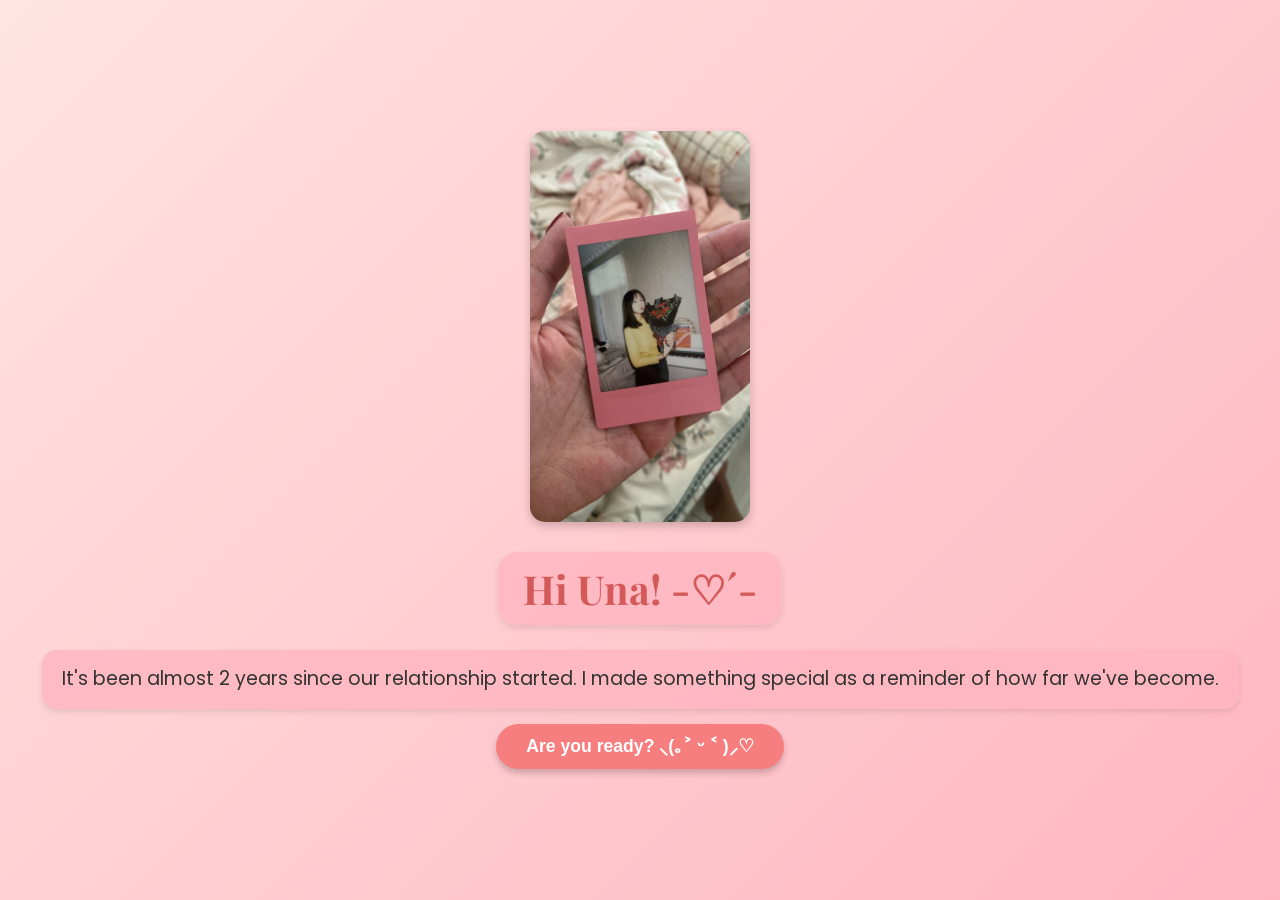
==== index.html @ c525e333 "Add files via upload" ====
<!DOCTYPE html>
<html lang="en">
<head>
    <meta charset="UTF-8">
    <meta name="viewport" content="width=device-width, initial-scale=1.0">
    <title>Our 1.5 Years Journey</title>
    <link href="https://fonts.googleapis.com/css2?family=Playfair+Display:wght@400;600&family=Poppins:wght@300;500&display=swap" rel="stylesheet">
    <style>
        /* General Styles */
        body, html {
            margin: 0;
            padding: 0;
            font-family: 'Poppins', sans-serif;
            background: linear-gradient(135deg, #ffe4e1, #ffb6c1);
            color: #333;
        }

        * {
            box-sizing: border-box;
        }

        /* Carousel Styles */
        .carousel {
            width: 40%; /* Restore the width for landing */
            max-width: 220px; /* Restore max width for landing */
            aspect-ratio: 9 / 16;
            margin: 0 auto 20px;
            border-radius: 15px; /* Rounded corners */
            overflow: hidden;
            box-shadow: 0 4px 10px rgba(0, 0, 0, 0.2); /* Subtle shadow */
            position: relative;
        }

        .carousel img {
            width: 100%;
            height: 100%;
            object-fit: cover;
            position: absolute;
            top: 0;
            left: 0;
            opacity: 0;
            transition: opacity 1.5s ease-in-out;
        }

        .carousel img.active {
            opacity: 1;
        }

        /* Landing Section Styles */
        .landing {
            display: flex;
            flex-direction: column;
            justify-content: center;
            align-items: center;
            height: 100vh;
            text-align: center;
        }

        .landing h1 {
            font-family: 'Playfair Display', serif;
            font-size: 2.5em;
            margin: 10px 0;
            color: #d45a5a;
            background: rgba(255, 182, 193, 0.8);
            padding: 10px 25px;
            border-radius: 20px;
            box-shadow: 0 3px 6px rgba(0, 0, 0, 0.1);
        }

        .landing p {
            font-size: 1.2em;
            margin: 15px;
            background: rgba(255, 182, 193, 0.8);
            padding: 15px 20px;
            border-radius: 15px;
            box-shadow: 0 3px 6px rgba(0, 0, 0, 0.1);
            line-height: 1.5;
        }

        .landing button {
            padding: 12px 30px;
            font-size: 1.1em;
            color: white;
            background-color: #f77e7e;
            border: none;
            border-radius: 25px;
            cursor: pointer;
            box-shadow: 0 4px 6px rgba(0, 0, 0, 0.2);
            transition: all 0.3s;
        }

        .landing button:hover {
            background-color: #e15d5d;
            transform: scale(1.05);
        }

        /* Main Content Styles */
        .main-content {
            display: none;
            padding: 20px;
            text-align: center;
        }

        .special-moment {
            display: none; /* Hidden by default */
            margin: 30px auto;
            max-width: 800px;
            background: #fff;
            padding: 20px;
            border-radius: 20px;
            box-shadow: 0 4px 10px rgba(0, 0, 0, 0.1);
            text-align: center;
            animation: fadeIn 0.8s ease-in-out;
        }

        .special-moment h3 {
            font-family: 'Playfair Display', serif;
            font-size: 1.8em;
            margin-bottom: 10px;
            color: #d45a5a;
        }

        .special-moment p {
            font-size: 1.1em;
            line-height: 1.6;
            color: #555;
        }

        .reveal-button {
            padding: 10px 25px;
            font-size: 1em;
            color: white;
            background-color: #f77e7e;
            border: none;
            border-radius: 25px;
            cursor: pointer;
            box-shadow: 0 4px 6px rgba(0, 0, 0, 0.2);
            margin: 10px auto;
            display: inline-block;
            transition: all 0.3s ease-in-out;
        }

        .reveal-button:hover {
            background-color: #e15d5d;
            transform: scale(1.05);
        }

        /* Modal Styles */
        .modal {
            display: none; /* Hidden by default */
            position: fixed;
            top: 0;
            left: 0;
            width: 100%;
            height: 100%;
            background: rgba(0, 0, 0, 0.5);
            z-index: 1000;
            justify-content: center;
            align-items: center;
        }

        .modal-content {
            background: white;
            padding: 20px;
            border-radius: 15px;
            max-width: 90%;
            text-align: center;
            box-shadow: 0 4px 10px rgba(0, 0, 0, 0.3);
        }

        .modal-content p {
            font-size: 1.2em;
            color: #555;
            margin-bottom: 20px;
            line-height: 1.5;
        }

        .close-modal {
            padding: 10px 25px;
            font-size: 1em;
            color: white;
            background-color: #f77e7e;
            border: none;
            border-radius: 25px;
            cursor: pointer;
            box-shadow: 0 4px 6px rgba(0, 0, 0, 0.2);
            transition: all 0.3s ease-in-out;
        }

        .close-modal:hover {
            background-color: #e15d5d;
            transform: scale(1.05);
        }

        @keyframes fadeIn {
            from {
                opacity: 0;
                transform: translateY(20px);
            }
            to {
                opacity: 1;
                transform: translateY(0);
            }
        }
    </style>
</head>
<body>
    <!-- Landing Section -->
    <div class="landing" id="landing">
        <!-- Image Carousel for Landing -->
        <div class="carousel" id="landingCarousel">
            <img src="una1.JPG" alt="Image 1" class="active">
            <img src="una2.JPG" alt="Image 2">
            <img src="una3.JPG" alt="Image 2">
            <img src="una4.JPG" alt="Image 2">
            <img src="una5.JPG" alt="Image 2">
            <img src="una6.JPG" alt="Image 2">
            <img src="una7.JPG" alt="Image 2">
            <img src="una8.JPG" alt="Image 2">
            <img src="una9.JPG" alt="Image 2">
            <img src="una10.JPG" alt="Image 2">
        </div>
        <h1>Hi Una! -♡´-</h1>
        <p>It's been almost 2 years since our relationship started. I made something special as a reminder of how far we've become.</p>
        <button onclick="startJourney()"><b>Are you ready? ⸜(｡˃ ᵕ ˂ )⸝♡</b></button>
    </div>

    <!-- Main Content -->
    <div class="main-content" id="main-content">
        <h2 style="font-family: 'Playfair Display', serif; color: #d45a5a; font-size: 2em;">Our 1.5 Years of Relationship Journey</h2>
        <div class="special-moment" id="moment1">
            <h3>Our First Meet - 17/05/2023</h3>
            <div class="carousel">
                <img src="fm1.JPG" alt="First Meeting" class="active">
                <img src="fm2.JPG" alt="Another Image">
                <img src="fm3.JPG" alt="Another Image">
                <img src="fm4.JPG" alt="Another Image">
                <img src="fm5.JPG" alt="Another Image">
            </div>
            <p>Pertama kali kita ketemu! Aku jemput kamu di stasiun gambir. Seru banget campur deg degan ya!</p>
        </div>
        <div class="special-moment" id="moment2">
            <h3>Our First Aquarium Date - 20/05/2023</h3>
            <div class="carousel">
                <img src="aq1.JPG" alt="Road Trip 1" class="active">
                <img src="aq2.JPG" alt="Road Trip 2">
                <img src="aq3.JPG" alt="Road Trip 2">
                <img src="aq4.JPG" alt="Road Trip 2">
            </div>
            <p>Aquarium Date yang kamu pengenin banget akhirnya kesampaian nih di Jakarta hehe. Ga sengaja malah ketemu temen kamu ya? Jujur aku disini kaget kamu berani sama uler piton segede gitu T_T</p>
        </div>
        <div class="special-moment" id="moment3">
            <h3>Our First Road Trip - 29/08/2024</h3>
            <div class="carousel">
                <img src="rt1" alt="Road Trip 1" class="active">
                <img src="rt2.JPG" alt="Road Trip 2">
                <img src="rt3.JPG" alt="Road Trip 2">
                <img src="rt4.JPG" alt="Road Trip 2">
                <img src="rt5.JPG" alt="Road Trip 2">
                <img src="rt6.JPG" alt="Road Trip 2">
                <img src="rt7.JPG" alt="Road Trip 2">
                <img src="rt8.JPG" alt="Road Trip 2">
            </div>
            <p>Roadtrip pertama kita Cilacap - Bandung (300km++!) Hebatnya kamu gak tidur sama sekali di perjalanan. Gokil!</p>
        </div>
        <button class="reveal-button" onclick="revealNextMoment()">Press Me to Unlock Memories! ♡</button>
    </div>

    <!-- Modal -->
    <div class="modal" id="modal">
        <div class="modal-content">
            <p>Sorry for now I can only add these :( but I will update it regularly. Please visit me once in a while yea! <3</p>
            <button class="close-modal" onclick="closeModal()">Close</button>
        </div>
    </div>

    <script>
        let currentMomentIndex = 0;

        function startJourney() {
            const landing = document.getElementById('landing');
            const mainContent = document.getElementById('main-content');
            landing.style.transition = 'opacity 0.5s';
            landing.style.opacity = '0';
            setTimeout(() => {
                landing.style.display = 'none';
                mainContent.style.display = 'block';
            }, 500);
        }

        function revealNextMoment() {
            const moments = document.querySelectorAll('.special-moment');
            const modal = document.getElementById('modal');
            if (currentMomentIndex < moments.length) {
                moments[currentMomentIndex].style.display = 'block';
                currentMomentIndex++;
            } else {
                modal.style.display = 'flex';
            }
        }

        function closeModal() {
            const modal = document.getElementById('modal');
            modal.style.display = 'none';
        }

        // Landing Carousel Logic
        const landingCarouselImages = document.querySelectorAll('#landingCarousel img');
        let landingIndex = 0;

        function showNextLandingImage() {
            landingCarouselImages[landingIndex].classList.remove('active');
            landingIndex = (landingIndex + 1) % landingCarouselImages.length;
            landingCarouselImages[landingIndex].classList.add('active');
        }

        setInterval(showNextLandingImage, 3000);

        // Special Moments Carousel Logic
        function startCarousel(carouselId) {
            const carousel = document.querySelectorAll(`#${carouselId} img`);
            let index = 0;

            setInterval(() => {
                carousel[index].classList.remove('active');
                index = (index + 1) % carousel.length;
                carousel[index].classList.add('active');
            }, 3000);
        }

        // Start carousels for special moments
        startCarousel('moment1');
        startCarousel('moment2');
        startCarousel('moment3');
    </script>
</body>
</html>
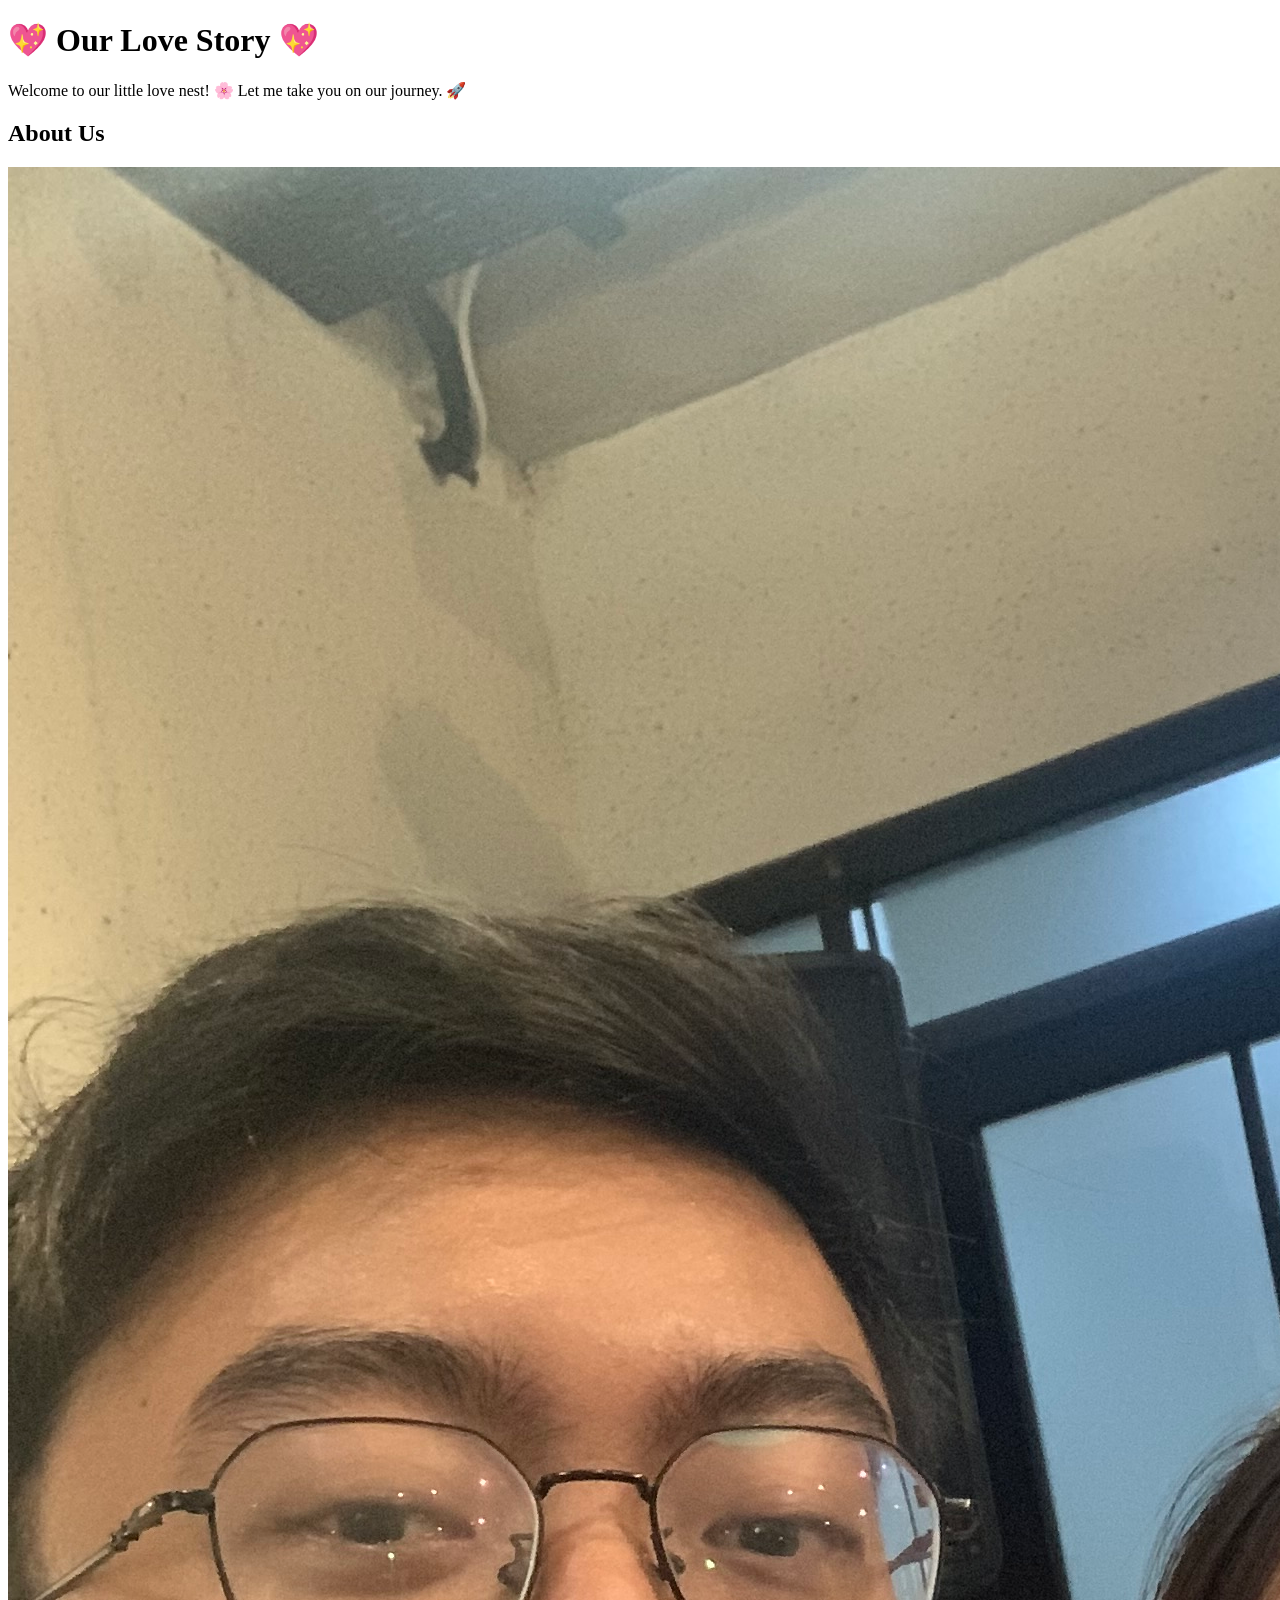
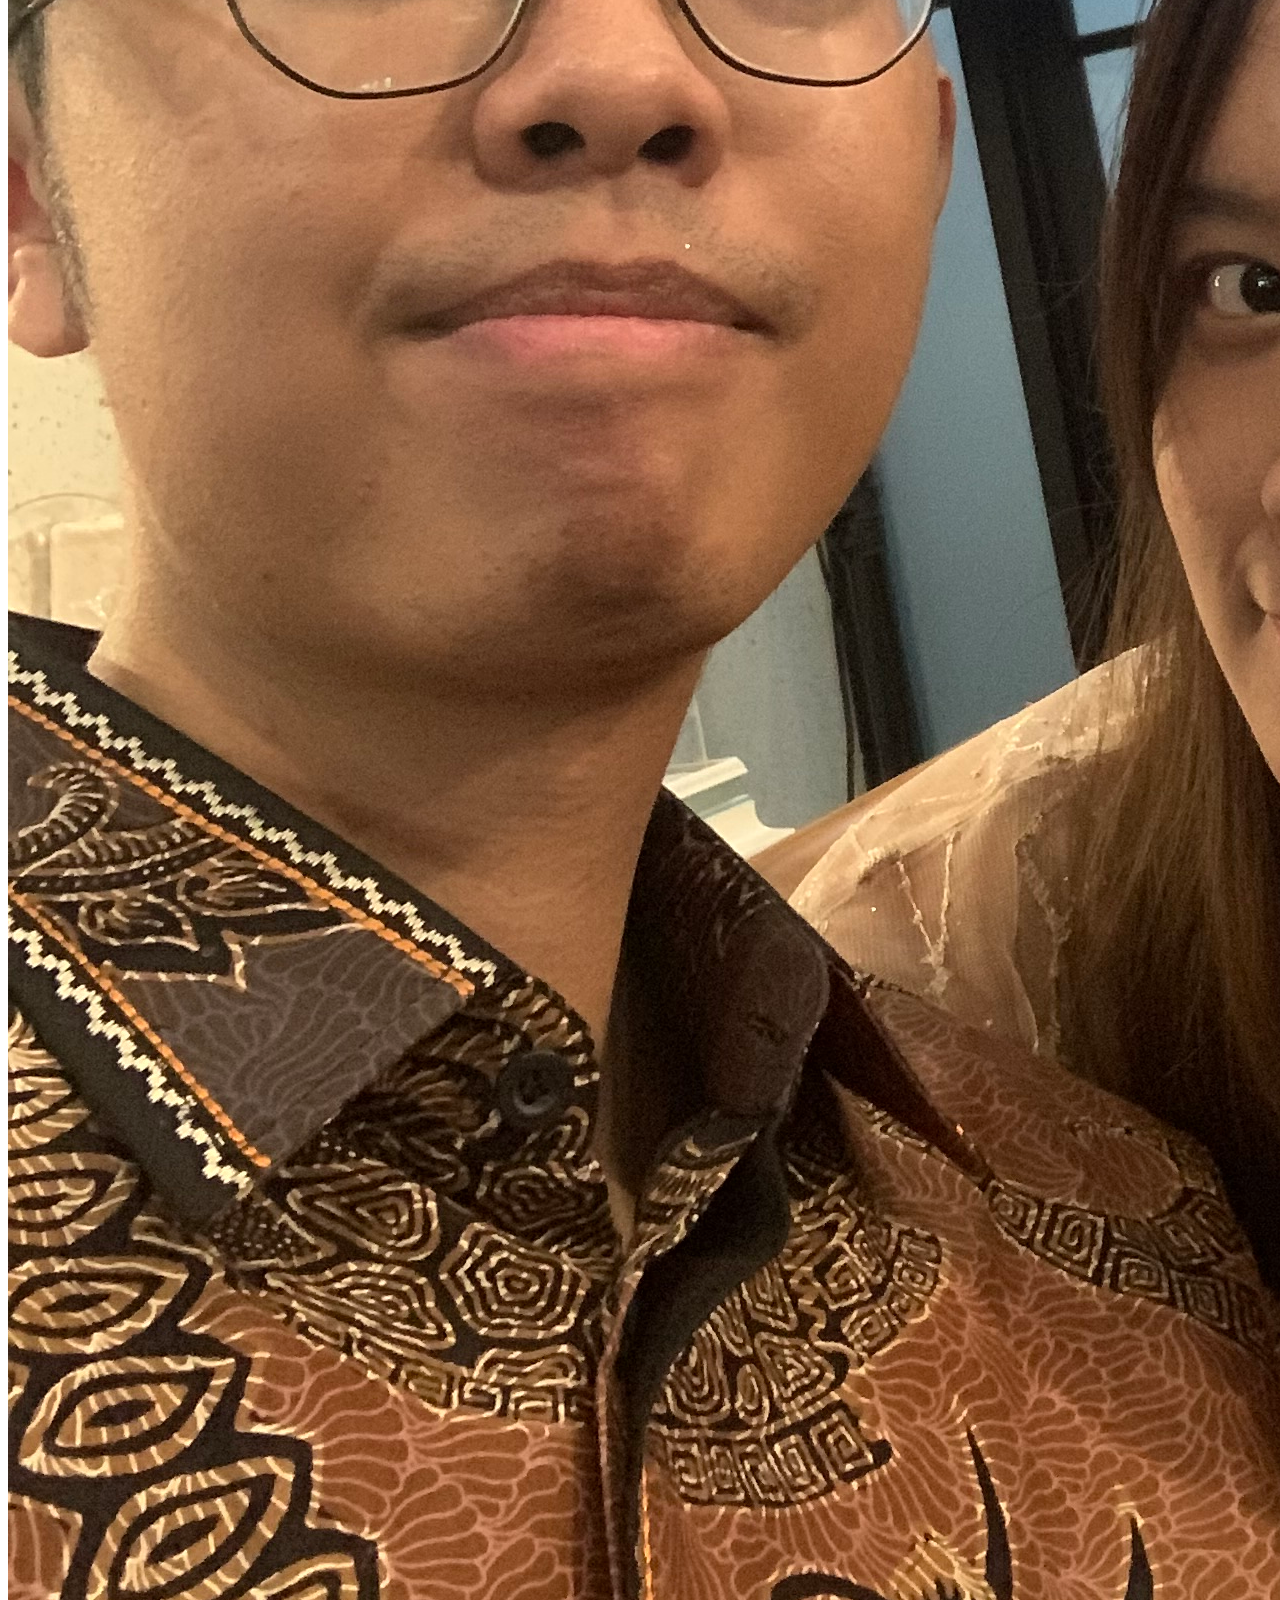
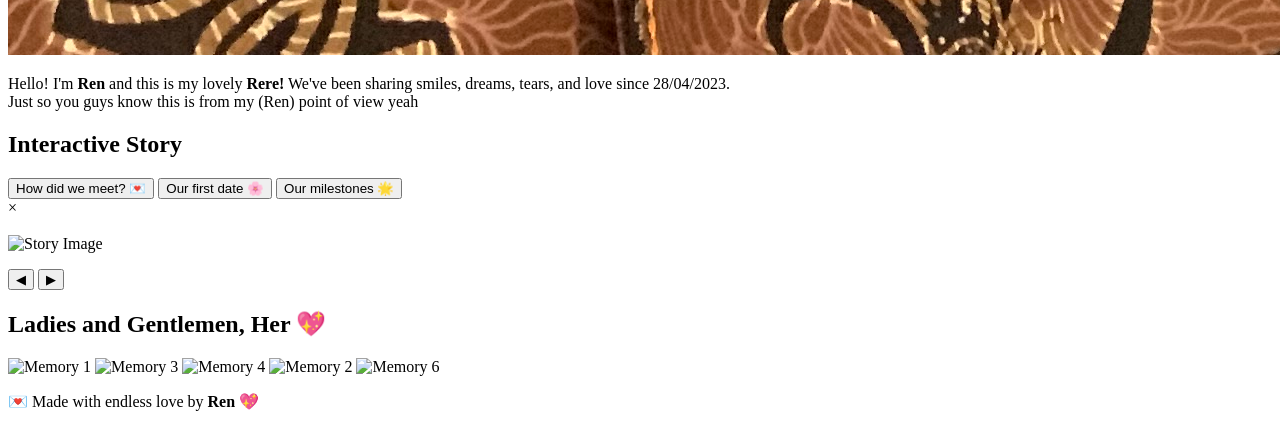
==== commit 2b2ee2f3: "Update index.html" ====
--- a/index.html
+++ b/index.html
@@ -1,337 +1,70 @@
+<!-- index.html -->
 <!DOCTYPE html>
 <html lang="en">
 <head>
-    <meta charset="UTF-8">
-    <meta name="viewport" content="width=device-width, initial-scale=1.0">
-    <title>Our 1.5 Years Journey</title>
-    <link href="https://fonts.googleapis.com/css2?family=Playfair+Display:wght@400;600&family=Poppins:wght@300;500&display=swap" rel="stylesheet">
-    <style>
-        /* General Styles */
-        body, html {
-            margin: 0;
-            padding: 0;
-            font-family: 'Poppins', sans-serif;
-            background: linear-gradient(135deg, #ffe4e1, #ffb6c1);
-            color: #333;
-        }
-
-        * {
-            box-sizing: border-box;
-        }
-
-        /* Carousel Styles */
-        .carousel {
-            width: 40%; /* Restore the width for landing */
-            max-width: 220px; /* Restore max width for landing */
-            aspect-ratio: 9 / 16;
-            margin: 0 auto 20px;
-            border-radius: 15px; /* Rounded corners */
-            overflow: hidden;
-            box-shadow: 0 4px 10px rgba(0, 0, 0, 0.2); /* Subtle shadow */
-            position: relative;
-        }
-
-        .carousel img {
-            width: 100%;
-            height: 100%;
-            object-fit: cover;
-            position: absolute;
-            top: 0;
-            left: 0;
-            opacity: 0;
-            transition: opacity 1.5s ease-in-out;
-        }
-
-        .carousel img.active {
-            opacity: 1;
-        }
-
-        /* Landing Section Styles */
-        .landing {
-            display: flex;
-            flex-direction: column;
-            justify-content: center;
-            align-items: center;
-            height: 100vh;
-            text-align: center;
-        }
-
-        .landing h1 {
-            font-family: 'Playfair Display', serif;
-            font-size: 2.5em;
-            margin: 10px 0;
-            color: #d45a5a;
-            background: rgba(255, 182, 193, 0.8);
-            padding: 10px 25px;
-            border-radius: 20px;
-            box-shadow: 0 3px 6px rgba(0, 0, 0, 0.1);
-        }
-
-        .landing p {
-            font-size: 1.2em;
-            margin: 15px;
-            background: rgba(255, 182, 193, 0.8);
-            padding: 15px 20px;
-            border-radius: 15px;
-            box-shadow: 0 3px 6px rgba(0, 0, 0, 0.1);
-            line-height: 1.5;
-        }
-
-        .landing button {
-            padding: 12px 30px;
-            font-size: 1.1em;
-            color: white;
-            background-color: #f77e7e;
-            border: none;
-            border-radius: 25px;
-            cursor: pointer;
-            box-shadow: 0 4px 6px rgba(0, 0, 0, 0.2);
-            transition: all 0.3s;
-        }
-
-        .landing button:hover {
-            background-color: #e15d5d;
-            transform: scale(1.05);
-        }
-
-        /* Main Content Styles */
-        .main-content {
-            display: none;
-            padding: 20px;
-            text-align: center;
-        }
-
-        .special-moment {
-            display: none; /* Hidden by default */
-            margin: 30px auto;
-            max-width: 800px;
-            background: #fff;
-            padding: 20px;
-            border-radius: 20px;
-            box-shadow: 0 4px 10px rgba(0, 0, 0, 0.1);
-            text-align: center;
-            animation: fadeIn 0.8s ease-in-out;
-        }
-
-        .special-moment h3 {
-            font-family: 'Playfair Display', serif;
-            font-size: 1.8em;
-            margin-bottom: 10px;
-            color: #d45a5a;
-        }
-
-        .special-moment p {
-            font-size: 1.1em;
-            line-height: 1.6;
-            color: #555;
-        }
-
-        .reveal-button {
-            padding: 10px 25px;
-            font-size: 1em;
-            color: white;
-            background-color: #f77e7e;
-            border: none;
-            border-radius: 25px;
-            cursor: pointer;
-            box-shadow: 0 4px 6px rgba(0, 0, 0, 0.2);
-            margin: 10px auto;
-            display: inline-block;
-            transition: all 0.3s ease-in-out;
-        }
-
-        .reveal-button:hover {
-            background-color: #e15d5d;
-            transform: scale(1.05);
-        }
-
-        /* Modal Styles */
-        .modal {
-            display: none; /* Hidden by default */
-            position: fixed;
-            top: 0;
-            left: 0;
-            width: 100%;
-            height: 100%;
-            background: rgba(0, 0, 0, 0.5);
-            z-index: 1000;
-            justify-content: center;
-            align-items: center;
-        }
-
-        .modal-content {
-            background: white;
-            padding: 20px;
-            border-radius: 15px;
-            max-width: 90%;
-            text-align: center;
-            box-shadow: 0 4px 10px rgba(0, 0, 0, 0.3);
-        }
-
-        .modal-content p {
-            font-size: 1.2em;
-            color: #555;
-            margin-bottom: 20px;
-            line-height: 1.5;
-        }
-
-        .close-modal {
-            padding: 10px 25px;
-            font-size: 1em;
-            color: white;
-            background-color: #f77e7e;
-            border: none;
-            border-radius: 25px;
-            cursor: pointer;
-            box-shadow: 0 4px 6px rgba(0, 0, 0, 0.2);
-            transition: all 0.3s ease-in-out;
-        }
-
-        .close-modal:hover {
-            background-color: #e15d5d;
-            transform: scale(1.05);
-        }
-
-        @keyframes fadeIn {
-            from {
-                opacity: 0;
-                transform: translateY(20px);
-            }
-            to {
-                opacity: 1;
-                transform: translateY(0);
-            }
-        }
-    </style>
+  <meta charset="UTF-8">
+  <meta name="viewport" content="width=device-width, initial-scale=1.0">
+  <title>Our Love Story</title>
+  <link rel="stylesheet" href="styles.css">
 </head>
 <body>
-    <!-- Landing Section -->
-    <div class="landing" id="landing">
-        <!-- Image Carousel for Landing -->
-        <div class="carousel" id="landingCarousel">
-            <img src="una1.JPG" alt="Image 1" class="active">
-            <img src="una2.JPG" alt="Image 2">
-            <img src="una3.JPG" alt="Image 2">
-            <img src="una4.JPG" alt="Image 2">
-            <img src="una5.JPG" alt="Image 2">
-            <img src="una6.JPG" alt="Image 2">
-            <img src="una7.JPG" alt="Image 2">
-            <img src="una8.JPG" alt="Image 2">
-            <img src="una9.JPG" alt="Image 2">
-            <img src="una10.JPG" alt="Image 2">
+  <div class="container">
+    <header>
+      <h1>💖 Our Love Story 💖</h1>
+      <p>Welcome to our little love nest! 🌸 Let me take you on our journey. 🚀</p>
+    </header>
+    <main>
+      <section class="about">
+        <h2>About Us</h2>
+        <img src="fm3.jpg" alt="Us together" class="photo">
+        <p>
+          Hello! I'm <strong>Ren</strong> and this is my lovely <strong>Rere!</strong>
+          We've been sharing smiles, dreams, tears, and love since <span class="highlight">28/04/2023</span>. 
+          <br>Just so you guys know this is from my (Ren) point of view yeah 
+        </p>
+      </section>
+      <section class="interactive">
+        <h2>Interactive Story</h2>
+        <button onclick="showModal('meeting')">How did we meet? 💌</button>
+        <button onclick="showModal('first_date')">Our first date 🌸</button>
+        <button onclick="showModal('milestones')">Our milestones 🌟</button>
+      
+        <!-- Modal Overlay -->
+<div id="modal-overlay" class="modal-overlay" onclick="closeModal()"></div>
+
+<!-- Modal -->
+<div id="story-modal" class="modal">
+  <div class="modal-content">
+    <span class="close" onclick="closeModal()">&times;</span>
+    <h3 id="modal-title"></h3>
+    <div id="modal-carousel" class="carousel">
+      <img id="carousel-image" src="" alt="Story Image" />
+      <p id="carousel-caption"></p>
+    </div>
+    <button id="prev-btn" onclick="prevImage()">◀</button>
+    <button id="next-btn" onclick="nextImage()">▶</button>
+  </div>
+</div>
+
+      </section>           
+      <section class="unique-photos-section">
+        <h2>Ladies and Gentlemen, Her 💖</h2>
+        <div class="unique-carousel-wrapper">
+          <div class="unique-carousel">
+            <img src="una1.jpg" alt="Memory 1" class="unique-carousel-photo">
+            <img src="una3.jpg" alt="Memory 3" class="unique-carousel-photo">
+            <img src="una4.jpg" alt="Memory 4" class="unique-carousel-photo">
+            <img src="una10.jpg" alt="Memory 2" class="unique-carousel-photo">
+            <img src="una6.jpg" alt="Memory 6" class="unique-carousel-photo">
+          </div>
         </div>
-        <h1>Hi Una! -♡´-</h1>
-        <p>It's been almost 2 years since our relationship started. I made something special as a reminder of how far we've become.</p>
-        <button onclick="startJourney()"><b>Are you ready? ⸜(｡˃ ᵕ ˂ )⸝♡</b></button>
-    </div>
-
-    <!-- Main Content -->
-    <div class="main-content" id="main-content">
-        <h2 style="font-family: 'Playfair Display', serif; color: #d45a5a; font-size: 2em;">Our 1.5 Years of Relationship Journey</h2>
-        <div class="special-moment" id="moment1">
-            <h3>Our First Meet - 17/05/2023</h3>
-            <div class="carousel">
-                <img src="fm1.JPG" alt="First Meeting" class="active">
-                <img src="fm2.JPG" alt="Another Image">
-                <img src="fm3.JPG" alt="Another Image">
-                <img src="fm4.JPG" alt="Another Image">
-                <img src="fm5.JPG" alt="Another Image">
-            </div>
-            <p>Pertama kali kita ketemu! Aku jemput kamu di stasiun gambir. Seru banget campur deg degan ya!</p>
-        </div>
-        <div class="special-moment" id="moment2">
-            <h3>Our First Aquarium Date - 20/05/2023</h3>
-            <div class="carousel">
-                <img src="aq1.JPG" alt="Road Trip 1" class="active">
-                <img src="aq2.JPG" alt="Road Trip 2">
-                <img src="aq3.JPG" alt="Road Trip 2">
-                <img src="aq4.JPG" alt="Road Trip 2">
-            </div>
-            <p>Aquarium Date yang kamu pengenin banget akhirnya kesampaian nih di Jakarta hehe. Ga sengaja malah ketemu temen kamu ya? Jujur aku disini kaget kamu berani sama uler piton segede gitu T_T</p>
-        </div>
-        <div class="special-moment" id="moment3">
-            <h3>Our First Road Trip - 29/08/2024</h3>
-            <div class="carousel">
-                <img src="rt1" alt="Road Trip 1" class="active">
-                <img src="rt2.JPG" alt="Road Trip 2">
-                <img src="rt3.JPG" alt="Road Trip 2">
-                <img src="rt4.JPG" alt="Road Trip 2">
-                <img src="rt5.JPG" alt="Road Trip 2">
-                <img src="rt6.JPG" alt="Road Trip 2">
-                <img src="rt7.JPG" alt="Road Trip 2">
-                <img src="rt8.JPG" alt="Road Trip 2">
-            </div>
-            <p>Roadtrip pertama kita Cilacap - Bandung (300km++!) Hebatnya kamu gak tidur sama sekali di perjalanan. Gokil!</p>
-        </div>
-        <button class="reveal-button" onclick="revealNextMoment()">Press Me to Unlock Memories! ♡</button>
-    </div>
-
-    <!-- Modal -->
-    <div class="modal" id="modal">
-        <div class="modal-content">
-            <p>Sorry for now I can only add these :( but I will update it regularly. Please visit me once in a while yea! <3</p>
-            <button class="close-modal" onclick="closeModal()">Close</button>
-        </div>
-    </div>
-
-    <script>
-        let currentMomentIndex = 0;
-
-        function startJourney() {
-            const landing = document.getElementById('landing');
-            const mainContent = document.getElementById('main-content');
-            landing.style.transition = 'opacity 0.5s';
-            landing.style.opacity = '0';
-            setTimeout(() => {
-                landing.style.display = 'none';
-                mainContent.style.display = 'block';
-            }, 500);
-        }
-
-        function revealNextMoment() {
-            const moments = document.querySelectorAll('.special-moment');
-            const modal = document.getElementById('modal');
-            if (currentMomentIndex < moments.length) {
-                moments[currentMomentIndex].style.display = 'block';
-                currentMomentIndex++;
-            } else {
-                modal.style.display = 'flex';
-            }
-        }
-
-        function closeModal() {
-            const modal = document.getElementById('modal');
-            modal.style.display = 'none';
-        }
-
-        // Landing Carousel Logic
-        const landingCarouselImages = document.querySelectorAll('#landingCarousel img');
-        let landingIndex = 0;
-
-        function showNextLandingImage() {
-            landingCarouselImages[landingIndex].classList.remove('active');
-            landingIndex = (landingIndex + 1) % landingCarouselImages.length;
-            landingCarouselImages[landingIndex].classList.add('active');
-        }
-
-        setInterval(showNextLandingImage, 3000);
-
-        // Special Moments Carousel Logic
-        function startCarousel(carouselId) {
-            const carousel = document.querySelectorAll(`#${carouselId} img`);
-            let index = 0;
-
-            setInterval(() => {
-                carousel[index].classList.remove('active');
-                index = (index + 1) % carousel.length;
-                carousel[index].classList.add('active');
-            }, 3000);
-        }
-
-        // Start carousels for special moments
-        startCarousel('moment1');
-        startCarousel('moment2');
-        startCarousel('moment3');
-    </script>
+      </section>
+      
+    </main>
+    <footer>
+      <p>💌 Made with endless love by <strong>Ren</strong> 💖</p>
+    </footer>
+  </div>
+  <script src="script.js"></script>
 </body>
 </html>
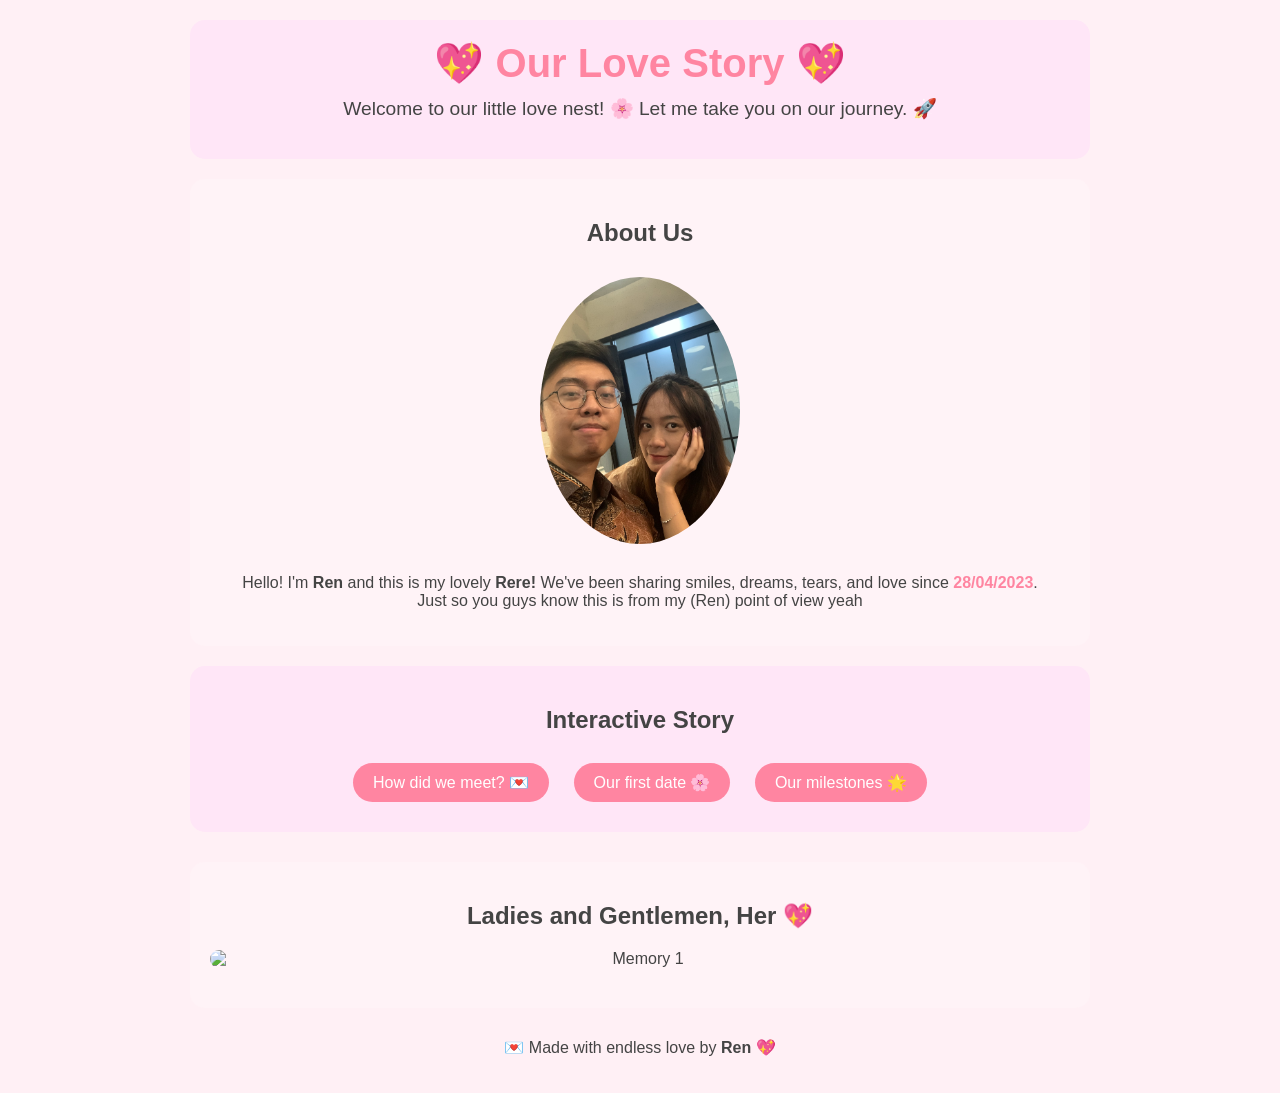
==== commit 4d876481: "Update index.html" ====
--- a/index.html
+++ b/index.html
@@ -6,6 +6,9 @@
   <meta name="viewport" content="width=device-width, initial-scale=1.0">
   <title>Our Love Story</title>
   <link rel="stylesheet" href="styles.css">
+  <link rel="preconnect" href="https://fonts.googleapis.com">
+<link rel="preconnect" href="https://fonts.gstatic.com" crossorigin>
+<link href="https://fonts.googleapis.com/css2?family=Arimo:ital,wght@0,400..700;1,400..700&family=Indie+Flower&family=Roboto:ital,wght@0,100..900;1,100..900&display=swap" rel="stylesheet">
 </head>
 <body>
   <div class="container">
--- a/styles.css
+++ b/styles.css
@@ -0,0 +1,412 @@
+/* General Styles */
+body {
+    font-family: 'Comic Sans MS', cursive, sans-serif;
+    background-color: #fff0f5;
+    margin: 0;
+    padding: 0;
+    color: #444;
+    overflow-x: hidden; /* Prevent horizontal scrolling */
+  }
+  
+  /* Container */
+  .container {
+    max-width: 900px;
+    margin: 0 auto;
+    padding: 20px;
+    text-align: center;
+    position: relative;
+    z-index: 1;
+  }
+  
+  /* Header */
+  header {
+    background-color: #ffe6f7;
+    padding: 20px;
+    border-radius: 15px;
+  }
+  
+  header h1 {
+    margin: 0;
+    font-size: 2.5rem;
+    color: #ff85a1;
+  }
+  
+  header p {
+    font-size: 1.2rem;
+    margin-top: 10px;
+  }
+  
+  /* Sections */
+  main section {
+    margin: 20px 0;
+  }
+  
+  /* About Section */
+  .about {
+    background-color: #fff3f7;
+    padding: 20px;
+    border-radius: 15px;
+  }
+  
+  .about .photo {
+    max-width: 200px;
+    border-radius: 50%;
+    margin: 10px 0;
+  }
+  
+  .about p .highlight {
+    font-weight: bold;
+    color: #ff85a1;
+  }
+  
+  /* Interactive Section */
+  .interactive {
+    background-color: #ffe6f7;
+    padding: 20px;
+    border-radius: 15px;
+  }
+  
+  button {
+    background-color: #ff85a1;
+    color: #fff;
+    border: none;
+    padding: 10px 20px;
+    margin: 10px;
+    border-radius: 20px;
+    cursor: pointer;
+    font-size: 1rem;
+    position: relative;
+    z-index: 2;
+  }
+  
+  button:hover {
+    background-color: #ff4f79;
+  }
+  
+  /* Modal Overlay */
+  .modal-overlay {
+    display: none;
+    position: fixed;
+    top: 0;
+    left: 0;
+    width: 100%;
+    height: 100%;
+    background-color: rgba(0, 0, 0, 0.7);
+    opacity: 0;
+    z-index: 999;
+    transition: opacity 0.4s ease;
+  }
+  
+  .modal-overlay.show {
+    display: block;
+    opacity: 1;
+  }
+  
+  /* Modal */
+  .modal {
+    display: none;
+    position: fixed;
+    bottom: -100%;
+    left: 50%;
+    transform: translateX(-50%);
+    width: 90%;
+    max-width: 500px;
+    background-color: #fff;
+    border-radius: 15px;
+    padding: 20px;
+    z-index: 1000;
+    transition: bottom 0.4s ease;
+  }
+  
+  .modal.show {
+    display: block;
+    bottom: 7%;
+  }
+  
+  .modal-content {
+    text-align: center;
+  }
+  
+  .close {
+    position: absolute;
+    top: 10px;
+    right: 20px;
+    font-size: 1.5rem;
+    cursor: pointer;
+  }
+
+  /* Unique Photos Section */
+.unique-photos-section {
+  background-color: #fff3f7;
+  padding: 20px;
+  border-radius: 15px;
+  margin: 30px 0;
+  text-align: center;
+}
+
+/* Unique Carousel Wrapper */
+.unique-carousel-wrapper {
+  width: 100%;
+  overflow: hidden; /* Hide overflowing content */
+  position: relative;
+  margin: 20px 0;
+}
+
+/* Unique Carousel */
+.unique-carousel {
+  display: flex;
+  transition: transform 0.5s ease-in-out; /* Smooth sliding effect */
+  width: 100%; /* Ensure it takes the full width of the wrapper */
+  box-sizing: border-box; /* Include padding and borders in width calculation */
+}
+
+/* Unique Individual Photos */
+.unique-carousel-photo {
+  flex-shrink: 0;
+  width: 100%; /* Ensure one image fully occupies the viewport */
+  object-fit: cover; /* Make sure the image fills its container */
+  border-radius: 10px;
+  margin: 0; /* Remove unnecessary margins */
+  max-height: 300px;
+}
+
+/* Unique Carousel Navigation Buttons */
+.unique-carousel-btn {
+  position: absolute;
+  top: 50%;
+  transform: translateY(-50%);
+  background-color: #ff85a1;
+  color: white;
+  border: none;
+  padding: 10px 15px;
+  border-radius: 50%;
+  cursor: pointer;
+  z-index: 2;
+}
+
+.unique-prev-btn {
+  left: 10px;
+}
+
+.unique-next-btn {
+  right: 10px;
+}
+
+.unique-carousel-btn:hover {
+  background-color: #ff4f79;
+}
+
+/* Responsive Adjustments */
+@media (max-width: 768px) {
+  .unique-carousel-photo {
+    width: 100%; /* On mobile, each image occupies the full viewport */
+    max-height: 200px;
+  }
+}
+
+@media (max-width: 480px) {
+  .unique-carousel-photo {
+    max-height: 150px;
+  }
+
+  .unique-carousel-btn {
+    padding: 6px 10px; /* Smaller buttons for smaller screens */
+  }
+}
+/* Unique Photos Section */
+.unique-photos-section {
+    background-color: #fff3f7;
+    padding: 20px;
+    border-radius: 15px;
+    margin: 30px 0;
+    text-align: center;
+  }
+  
+  /* Unique Carousel Wrapper */
+  .unique-carousel-wrapper {
+    width: 100%;
+    overflow: hidden; /* Hide overflowing content */
+    position: relative;
+    margin: 20px 0;
+  }
+  
+  /* Unique Carousel */
+  .unique-carousel {
+    display: flex;
+    transition: transform 0.5s ease-in-out; /* Smooth sliding effect */
+    width: 100%; /* Ensure it takes the full width of the wrapper */
+    box-sizing: border-box; /* Include padding and borders in width calculation */
+  }
+  
+  /* Unique Individual Photos */
+  .unique-carousel-photo {
+    flex-shrink: 0;
+    width: 100%; /* Ensure one image fully occupies the viewport */
+    object-fit: cover; /* Make sure the image fills its container */
+    border-radius: 10px;
+    margin: 0; /* Remove unnecessary margins */
+    max-height: 300px;
+  }
+  
+  /* Unique Carousel Navigation Buttons */
+  .unique-carousel-btn {
+    position: absolute;
+    top: 50%;
+    transform: translateY(-50%);
+    background-color: #ff85a1;
+    color: white;
+    border: none;
+    padding: 10px 15px;
+    border-radius: 50%;
+    cursor: pointer;
+    z-index: 2;
+  }
+  
+  .unique-prev-btn {
+    left: 10px;
+  }
+  
+  .unique-next-btn {
+    right: 10px;
+  }
+  
+  .unique-carousel-btn:hover {
+    background-color: #ff4f79;
+  }
+  
+  /* Responsive Adjustments */
+  @media (max-width: 768px) {
+    .unique-carousel-photo {
+      width: 100%; /* On mobile, each image occupies the full viewport */
+      max-height: 200px;
+    }
+  }
+  
+  @media (max-width: 480px) {
+    .unique-carousel-photo {
+      max-height: 150px;
+    }
+  
+    .unique-carousel-btn {
+      padding: 6px 10px; /* Smaller buttons for smaller screens */
+    }
+  }
+  
+  
+  /* Carousel */
+.carousel {
+    display: flex;
+    flex-direction: column;
+    align-items: center;
+  }
+  
+  .carousel img {
+    max-width: 100%;
+    max-height: 40vh; /* Limit height to 60% of the viewport */
+    border-radius: 10px;
+    margin: 10px 0;
+    object-fit: cover; /* Ensure images scale properly without distortion */
+  }
+  
+  .carousel p {
+    font-size: 0.8rem;
+    color: #444;
+    text-align: center;
+    margin: 10px 0;
+  }
+  
+  /* Buttons for Carousel Navigation */
+  button#prev-btn,
+  button#next-btn {
+    background-color: #ff85a1;
+    color: #fff;
+    border: none;
+    padding: 10px 15px;
+    border-radius: 50%;
+    cursor: pointer;
+    margin: 5px;
+  }
+  
+  button#prev-btn:hover,
+  button#next-btn:hover {
+    background-color: #ff4f79;
+  }
+  
+  /* Responsive Adjustments */
+  @media (max-width: 768px) {
+    .carousel img {
+      max-width: 90%; /* Further limit image width for smaller screens */
+      max-height: 50vh; /* Reduce height to avoid overflow */
+    }
+
+    .modal.show {
+        display: block;
+        bottom: 17%;
+      }
+  }
+  
+  @media (max-width: 480px) {
+    .carousel img {
+      max-width: 85%; /* Ensure images fit within modal for mobile screens */
+      max-height: 40vh; /* Further restrict height for small screens */
+    }
+  }
+  
+  
+  /* Responsive Design */
+  @media (max-width: 768px) {
+    body {
+      font-size: 14px;
+    }
+  
+    header h1 {
+      font-size: 2rem;
+    }
+  
+    header p {
+      font-size: 1rem;
+    }
+  
+    .about .photo {
+      max-width: 150px;
+    }
+  
+    button {
+      font-size: 0.9rem;
+      padding: 8px 16px;
+    }
+  
+    .modal {
+      bottom: 10%;
+      padding: 15px;
+    }
+  
+    .carousel img {
+      max-width: 90%; /* Ensure carousel images fit smaller screens */
+    }
+  }
+  
+  @media (max-width: 480px) {
+    header h1 {
+      font-size: 1.8rem;
+    }
+  
+    header p {
+      font-size: 0.9rem;
+    }
+  
+    button {
+      font-size: 0.8rem;
+      padding: 6px 12px;
+    }
+  
+    .modal {
+      bottom: 5%; /* Adjust bottom positioning for smaller screens */
+      padding: 10px;
+    }
+  
+    .carousel img {
+      max-width: 85%;
+    }
+  }
+  
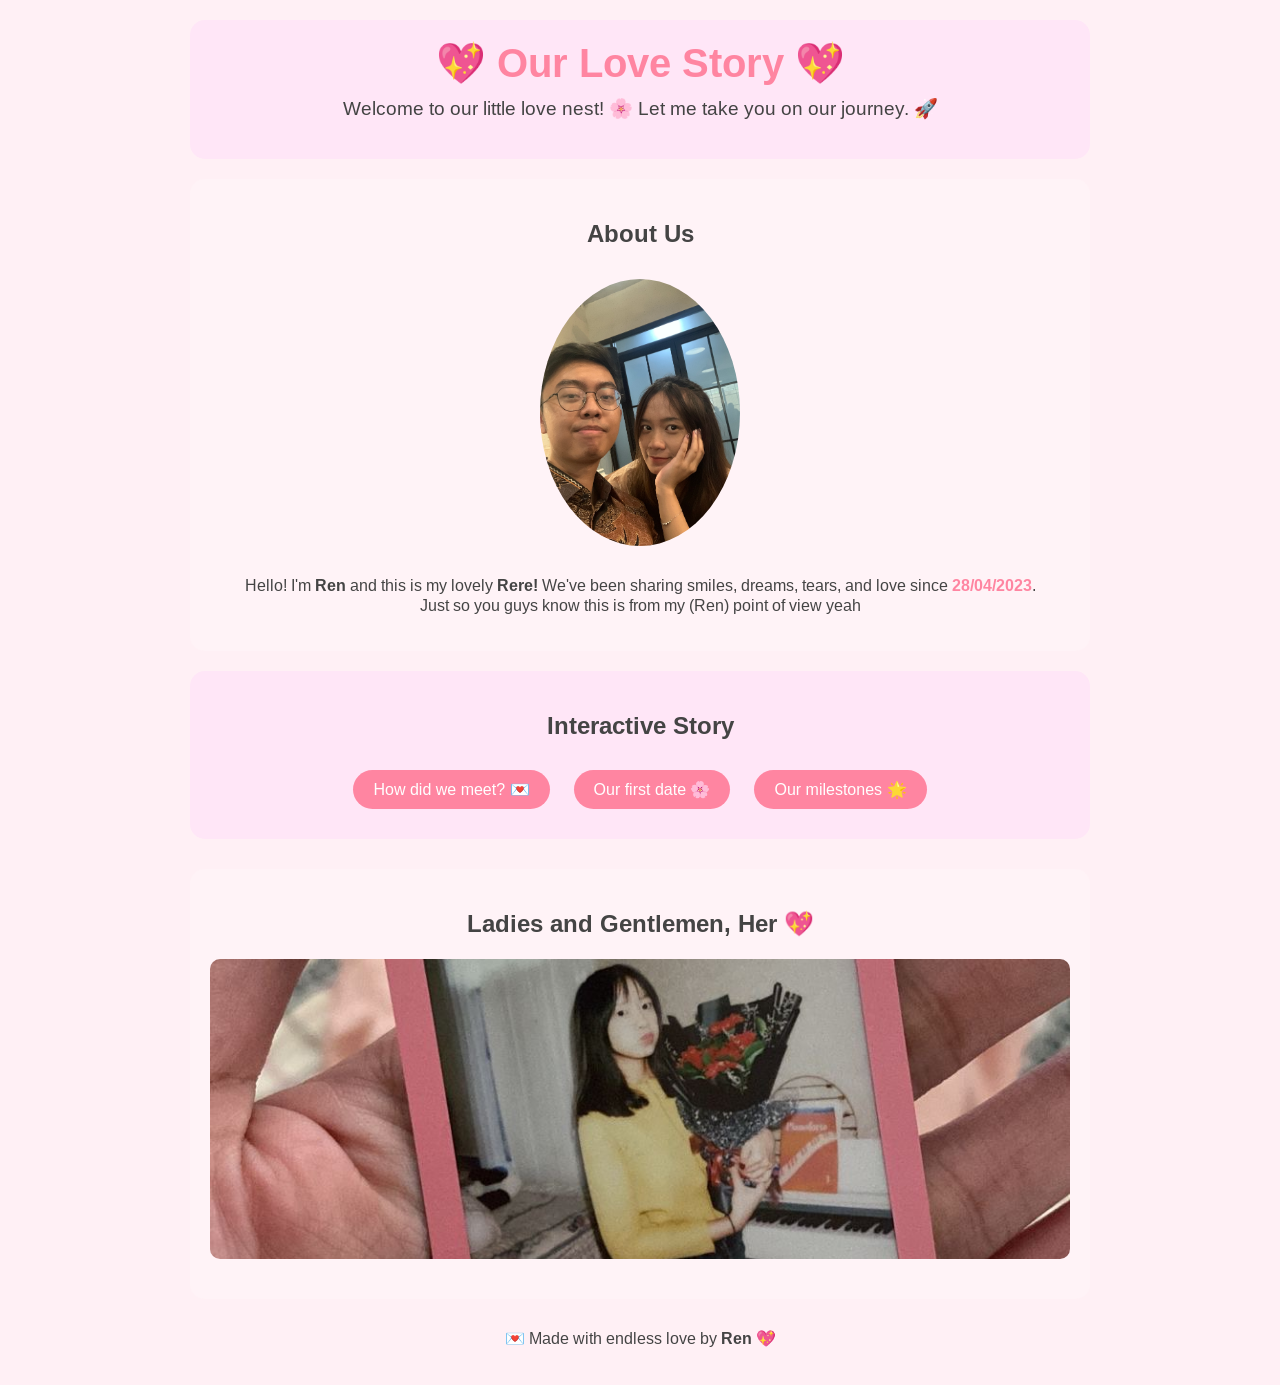
==== commit 87887b76: "Update index.html" ====
--- a/index.html
+++ b/index.html
@@ -54,11 +54,11 @@
         <h2>Ladies and Gentlemen, Her 💖</h2>
         <div class="unique-carousel-wrapper">
           <div class="unique-carousel">
-            <img src="una1.jpg" alt="Memory 1" class="unique-carousel-photo">
-            <img src="una3.jpg" alt="Memory 3" class="unique-carousel-photo">
-            <img src="una4.jpg" alt="Memory 4" class="unique-carousel-photo">
-            <img src="una10.jpg" alt="Memory 2" class="unique-carousel-photo">
-            <img src="una6.jpg" alt="Memory 6" class="unique-carousel-photo">
+            <img src="una1.JPG" alt="Memory 1" class="unique-carousel-photo">
+            <img src="una3.JPG" alt="Memory 3" class="unique-carousel-photo">
+            <img src="una4.JPG" alt="Memory 4" class="unique-carousel-photo">
+            <img src="una10.JPG" alt="Memory 2" class="unique-carousel-photo">
+            <img src="una6.JPG" alt="Memory 6" class="unique-carousel-photo">
           </div>
         </div>
       </section>
--- a/styles.css
+++ b/styles.css
@@ -1,6 +1,6 @@
 /* General Styles */
 body {
-    font-family: 'Comic Sans MS', cursive, sans-serif;
+    font-family: "Arimo", serif;
     background-color: #fff0f5;
     margin: 0;
     padding: 0;
@@ -409,4 +409,4 @@
       max-width: 85%;
     }
   }
-  +  
